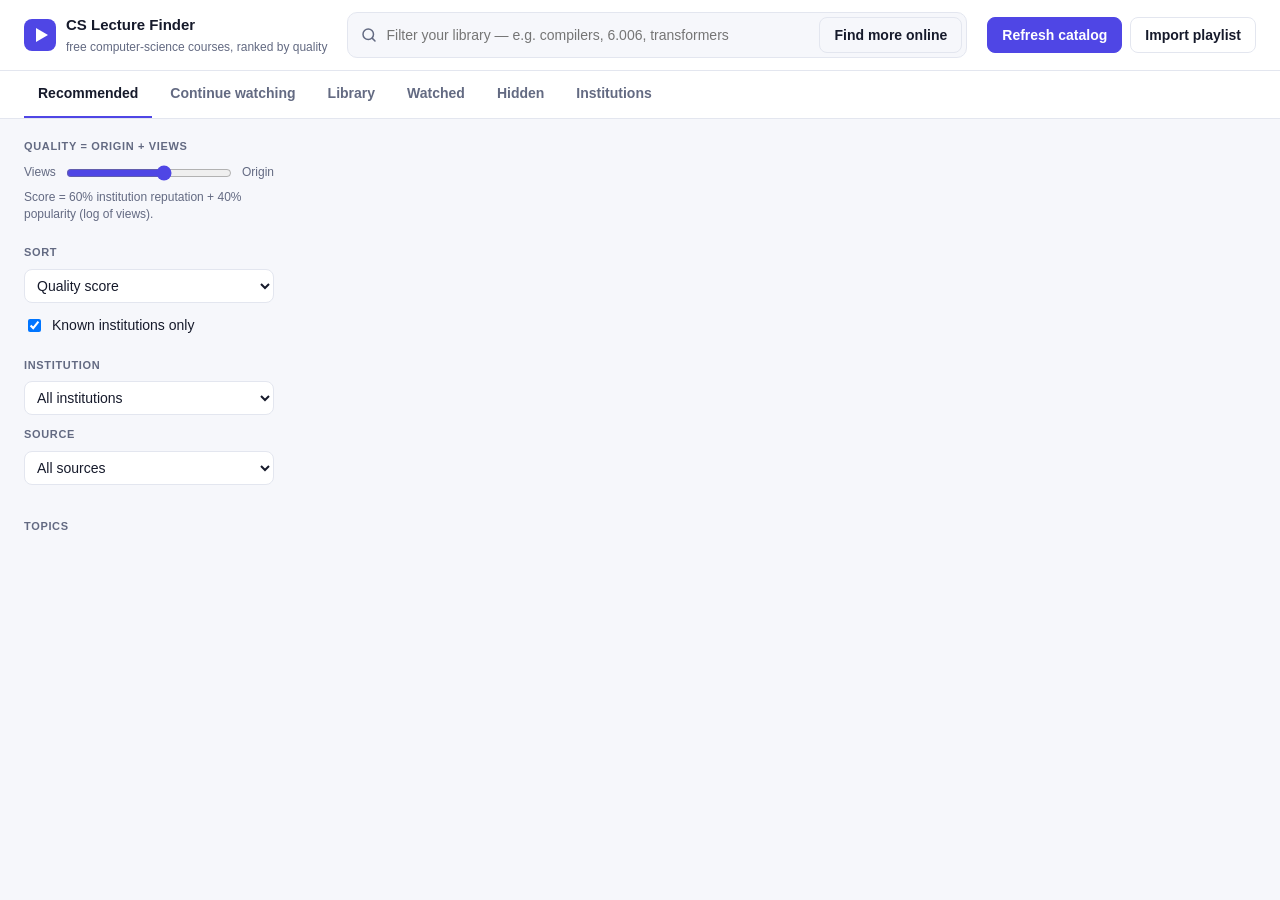
==== static/index.html @ f30299e4 "CS Lecture Finder: find, stream and track free CS lecture videos" ====
<!doctype html>
<html lang="en">
<head>
<meta charset="utf-8">
<meta name="viewport" content="width=device-width, initial-scale=1">
<meta name="referrer" content="strict-origin-when-cross-origin">
<title>CS Lecture Finder</title>
<link rel="stylesheet" href="style.css">
<link rel="icon" href="data:image/svg+xml,<svg xmlns='http://www.w3.org/2000/svg' viewBox='0 0 32 32'><rect width='32' height='32' rx='7' fill='%234f46e5'/><path d='M12 9l12 7-12 7z' fill='white'/></svg>">
</head>
<body>
<header class="top">
  <div class="brand">
    <span class="logo"><svg viewBox="0 0 32 32"><rect width="32" height="32" rx="8"/><path d="M12 9l12 7-12 7z"/></svg></span>
    <div><strong>CS Lecture Finder</strong><small>free computer-science courses, ranked by quality</small></div>
  </div>
  <form id="searchForm" class="search" autocomplete="off">
    <svg class="ico" viewBox="0 0 24 24"><circle cx="11" cy="11" r="7"/><path d="M20 20l-3.5-3.5"/></svg>
    <input id="q" type="search" placeholder="Filter your library — e.g. compilers, 6.006, transformers">
    <button type="button" id="webSearchBtn" class="btn ghost" title="Search YouTube & Internet Archive for this topic and add results">Find more online</button>
  </form>
  <div class="top-actions">
    <div id="jobPill" class="pill hidden"><span class="spinner"></span><span id="jobText"></span></div>
    <button id="crawlBtn" class="btn">Refresh catalog</button>
    <button id="importBtn" class="btn ghost">Import playlist</button>
  </div>
</header>

<nav class="tabs" id="tabs">
  <button data-view="recommended" class="active">Recommended</button>
  <button data-view="progress">Continue watching <span class="count" id="cProgress"></span></button>
  <button data-view="all">Library</button>
  <button data-view="watched">Watched <span class="count" id="cWatched"></span></button>
  <button data-view="hidden">Hidden <span class="count" id="cHidden"></span></button>
  <button data-view="institutions">Institutions</button>
  <button class="filters-btn" id="filtersBtn" type="button">Filters</button>
</nav>

<div class="layout" id="layout">
  <aside class="side" id="side">
    <section>
      <h4>Quality = origin + views</h4>
      <div class="weight">
        <span>Views</span>
        <input type="range" id="weight" min="0" max="100" step="5" value="60">
        <span>Origin</span>
      </div>
      <p class="hint" id="weightHint"></p>
    </section>
    <section>
      <h4>Sort</h4>
      <select id="sort">
        <option value="quality">Quality score</option>
        <option value="views">Most viewed</option>
        <option value="reputation">Institution reputation</option>
        <option value="recent">Recently discovered</option>
      </select>
      <label class="check"><input type="checkbox" id="known" checked> Known institutions only</label>
    </section>
    <section>
      <h4>Institution</h4>
      <select id="instSel"><option value="">All institutions</option></select>
      <h4>Source</h4>
      <select id="sourceSel">
        <option value="">All sources</option>
        <option value="youtube">YouTube</option>
        <option value="archive">Internet Archive</option>
      </select>
    </section>
    <section>
      <h4>Topics</h4>
      <div id="topicList" class="topics"></div>
    </section>
    <p class="hint" id="libStats"></p>
  </aside>

  <main id="main">
    <div id="banner" class="banner hidden"></div>
    <div id="grid" class="grid"></div>
    <div id="instTable" class="hidden"></div>
    <div class="more"><button id="moreBtn" class="btn ghost hidden">Show more</button></div>
  </main>
</div>

<!-- Player -->
<div id="player" class="modal hidden" role="dialog" aria-modal="true">
  <div class="modal-card">
    <button class="close" id="closePlayer" aria-label="Close">&times;</button>
    <div class="stage"><div id="stage"></div></div>
    <div class="player-info">
      <div class="pi-main">
        <h2 id="pTitle"></h2>
        <div class="meta" id="pMeta"></div>
        <div class="scorebox" id="pScore"></div>
        <p class="desc" id="pDesc"></p>
      </div>
      <div class="pi-actions">
        <button class="btn" id="pWatched"></button>
        <a class="btn ghost" id="pExternal" target="_blank" rel="noopener">Open on source</a>
        <button class="btn ghost" id="pHide">Not interested</button>
        <button class="btn ghost" id="pNext">Next recommended &rarr;</button>
      </div>
    </div>
    <div class="upnext"><h4>Up next</h4><div id="upnext"></div></div>
  </div>
</div>

<!-- Import dialog -->
<div id="importDlg" class="modal hidden">
  <form class="modal-card small" id="importForm">
    <button type="button" class="close" data-close>&times;</button>
    <h3>Import a YouTube playlist or channel</h3>
    <p class="hint">Paste the URL of a full course playlist (e.g. a university's lecture series). All its videos are added to your library and scored like everything else.</p>
    <input id="importUrl" type="url" placeholder="https://www.youtube.com/playlist?list=..." required>
    <div class="row"><button class="btn" type="submit">Import</button></div>
  </form>
</div>

<div id="toast" class="toast hidden"></div>
<script src="app.js"></script>
</body>
</html>
---- static/style.css ----
:root {
  --bg: #f6f7fb; --panel: #ffffff; --ink: #161a2b; --muted: #636a82; --line: #e3e6ef;
  --accent: #4f46e5; --accent-ink: #fff; --accent-soft: #eceafe; --good: #10915a; --warn: #b7791f;
  --shadow: 0 1px 2px rgba(20,24,40,.06), 0 4px 16px rgba(20,24,40,.06);
  --radius: 12px;
  color-scheme: light;
}
@media (prefers-color-scheme: dark) {
  :root {
    --bg: #0f1117; --panel: #181b24; --ink: #e8eaf2; --muted: #9aa1b8; --line: #2a2e3b;
    --accent: #8b83ff; --accent-ink: #0f1117; --accent-soft: #262447; --good: #3ccf8e; --warn: #f0b252;
    --shadow: 0 1px 2px rgba(0,0,0,.4), 0 6px 20px rgba(0,0,0,.3);
    color-scheme: dark;
  }
}
* { box-sizing: border-box; }
html, body { margin: 0; background: var(--bg); color: var(--ink);
  font: 14px/1.45 -apple-system, BlinkMacSystemFont, "Inter", "Segoe UI", Roboto, sans-serif; }
button, input, select { font: inherit; color: inherit; }
.hidden { display: none !important; }

/* header */
.top { position: sticky; top: 0; z-index: 20; display: flex; gap: 20px; align-items: center;
  padding: 12px 24px; background: color-mix(in srgb, var(--panel) 92%, transparent);
  backdrop-filter: blur(10px); border-bottom: 1px solid var(--line); }
.brand { display: flex; gap: 10px; align-items: center; min-width: 230px; }
.brand strong { display: block; font-size: 15px; }
.brand small { color: var(--muted); font-size: 12px; }
.logo svg { width: 32px; height: 32px; display: block; }
.logo rect { fill: var(--accent); } .logo path { fill: var(--accent-ink); }
.search { flex: 1; display: flex; align-items: center; gap: 8px; background: var(--bg);
  border: 1px solid var(--line); border-radius: 10px; padding: 4px 4px 4px 12px; max-width: 760px; }
.search:focus-within { border-color: var(--accent); }
.search input { flex: 1; min-width: 0; width: 0; border: 0; background: transparent; outline: none; padding: 6px 0; }
.ico { width: 18px; height: 18px; fill: none; stroke: var(--muted); stroke-width: 2; stroke-linecap: round; }
.top-actions { display: flex; gap: 8px; align-items: center; }

.btn { border: 1px solid var(--accent); background: var(--accent); color: var(--accent-ink);
  padding: 7px 14px; border-radius: 8px; cursor: pointer; font-weight: 600; white-space: nowrap;
  text-decoration: none; display: inline-flex; align-items: center; gap: 6px; }
.btn:hover { filter: brightness(1.08); }
.btn.ghost { background: transparent; color: var(--ink); border-color: var(--line); }
.btn.ghost:hover { border-color: var(--accent); color: var(--accent); }
.btn:disabled { opacity: .5; cursor: default; }

.pill { display: inline-flex; align-items: center; gap: 8px; padding: 6px 12px; border-radius: 999px;
  background: var(--accent-soft); color: var(--accent); font-size: 12px; font-weight: 600; max-width: 340px; }
.pill span:last-child { overflow: hidden; text-overflow: ellipsis; white-space: nowrap; }
.spinner { width: 12px; height: 12px; border-radius: 50%; border: 2px solid currentColor;
  border-right-color: transparent; animation: spin .8s linear infinite; flex: none; }
@keyframes spin { to { transform: rotate(360deg); } }

/* tabs */
.tabs { display: flex; gap: 4px; padding: 0 24px; border-bottom: 1px solid var(--line); background: var(--panel); overflow-x: auto; }
.tabs button { border: 0; background: none; padding: 12px 14px; cursor: pointer; color: var(--muted);
  font-weight: 600; border-bottom: 2px solid transparent; white-space: nowrap; }
.tabs button.active { color: var(--ink); border-bottom-color: var(--accent); }
.count { font-size: 11px; background: var(--line); color: var(--muted); padding: 1px 7px; border-radius: 999px; margin-left: 4px; }
.count:empty { display: none; }

/* layout */
.layout.wide { grid-template-columns: 1fr; }
.filters-btn { display: none; margin-left: auto; }
.layout { display: grid; grid-template-columns: 250px 1fr; gap: 24px; padding: 20px 24px 60px; }
.side section { margin-bottom: 22px; }
.side h4 { margin: 0 0 8px; font-size: 11px; text-transform: uppercase; letter-spacing: .06em; color: var(--muted); }
.side select { width: 100%; padding: 7px 8px; border-radius: 8px; border: 1px solid var(--line); background: var(--panel); margin-bottom: 12px; }
.check { display: flex; gap: 8px; align-items: center; cursor: pointer; }
.weight { display: flex; align-items: center; gap: 8px; font-size: 12px; color: var(--muted); }
.weight input { flex: 1; accent-color: var(--accent); }
.hint { color: var(--muted); font-size: 12px; margin: 6px 0 0; }
.topics { display: flex; flex-direction: column; gap: 2px; }
.topics button { display: flex; justify-content: space-between; border: 0; background: none; text-align: left;
  padding: 5px 8px; border-radius: 6px; cursor: pointer; color: var(--ink); }
.topics button:hover { background: var(--accent-soft); }
.topics button.active { background: var(--accent); color: var(--accent-ink); }
.topics button small { color: inherit; opacity: .6; }

.banner { background: var(--panel); border: 1px solid var(--line); border-radius: var(--radius);
  padding: 16px 18px; margin-bottom: 18px; box-shadow: var(--shadow); }
.banner h3 { margin: 0 0 4px; }
.banner p { margin: 0; color: var(--muted); }

/* grid */
.grid { display: grid; grid-template-columns: repeat(auto-fill, minmax(270px, 1fr)); gap: 18px; }
.card { background: var(--panel); border: 1px solid var(--line); border-radius: var(--radius); overflow: hidden;
  box-shadow: var(--shadow); display: flex; flex-direction: column; transition: transform .12s ease, border-color .12s; }
.card:hover { transform: translateY(-2px); border-color: color-mix(in srgb, var(--accent) 40%, var(--line)); }
.thumb { position: relative; aspect-ratio: 16/9; background: linear-gradient(135deg, var(--accent-soft), var(--line)); cursor: pointer; overflow: hidden; }
.thumb img { width: 100%; height: 100%; object-fit: cover; display: block; }
.thumb .ph { position: absolute; inset: 0; display: grid; place-items: center; color: var(--accent); font-weight: 700; font-size: 13px; padding: 12px; text-align: center; }
.thumb .dur { position: absolute; right: 8px; bottom: 8px; background: rgba(0,0,0,.78); color: #fff; font-size: 11px; font-weight: 600; padding: 2px 6px; border-radius: 4px; }
.thumb .src { position: absolute; left: 8px; top: 8px; background: rgba(0,0,0,.65); color: #fff; font-size: 10px; font-weight: 700; padding: 2px 6px; border-radius: 4px; letter-spacing: .03em; }
.thumb .prog { position: absolute; left: 0; bottom: 0; height: 3px; background: #ef4444; }
.thumb .done { position: absolute; inset: 0; background: rgba(0,0,0,.55); display: grid; place-items: center; color: #fff; font-weight: 700; }
.thumb .play { position: absolute; inset: 0; display: grid; place-items: center; opacity: 0; transition: opacity .15s; background: rgba(0,0,0,.25); }
.thumb:hover .play { opacity: 1; }
.play svg { width: 54px; height: 54px; }
.body { padding: 12px 14px 12px; display: flex; flex-direction: column; gap: 8px; flex: 1; }
.title { font-weight: 650; font-size: 14px; line-height: 1.35; cursor: pointer; display: -webkit-box; -webkit-line-clamp: 2; -webkit-box-orient: vertical; overflow: hidden; }
.title:hover { color: var(--accent); }
.sub { display: flex; gap: 6px; align-items: center; flex-wrap: wrap; color: var(--muted); font-size: 12px; }
.inst { background: var(--accent-soft); color: var(--accent); font-weight: 700; padding: 1px 7px; border-radius: 5px; font-size: 11px; }
.inst.unknown { background: var(--line); color: var(--muted); }
.foot { display: flex; align-items: center; justify-content: space-between; margin-top: auto; }
.q { display: flex; align-items: center; gap: 8px; font-size: 12px; color: var(--muted); }
.qbar { width: 70px; height: 6px; border-radius: 3px; background: var(--line); overflow: hidden; }
.qbar i { display: block; height: 100%; background: var(--accent); }
.q b { color: var(--ink); font-size: 13px; }
.acts { display: flex; gap: 2px; }
.icon-btn { border: 0; background: none; width: 30px; height: 30px; border-radius: 7px; cursor: pointer; display: grid; place-items: center; color: var(--muted); text-decoration: none; }
.icon-btn:hover { background: var(--accent-soft); color: var(--accent); }
.icon-btn.on { color: var(--good); }
.icon-btn svg { width: 17px; height: 17px; fill: none; stroke: currentColor; stroke-width: 2; stroke-linecap: round; stroke-linejoin: round; }
.chips { display: flex; gap: 4px; flex-wrap: wrap; }
.chip { font-size: 10.5px; color: var(--muted); border: 1px solid var(--line); padding: 0 6px; border-radius: 999px; }
.more { display: flex; justify-content: center; padding: 24px; }
.empty { grid-column: 1/-1; text-align: center; color: var(--muted); padding: 60px 20px; }

/* institutions table */
table.inst-t { width: 100%; border-collapse: collapse; background: var(--panel); border: 1px solid var(--line); border-radius: var(--radius); overflow: hidden; }
.inst-t th, .inst-t td { padding: 9px 12px; border-bottom: 1px solid var(--line); text-align: left; }
.inst-t th { font-size: 11px; text-transform: uppercase; letter-spacing: .05em; color: var(--muted); }
.inst-t input { width: 70px; padding: 4px 6px; border-radius: 6px; border: 1px solid var(--line); background: var(--bg); }
.inst-t code { font-size: 11px; color: var(--muted); }
.inst-t .mod { color: var(--warn); font-weight: 700; }

/* modal / player */
.modal { position: fixed; inset: 0; z-index: 50; background: rgba(6,8,15,.72); display: flex; align-items: flex-start; justify-content: center; padding: 4vh 16px; overflow-y: auto; }
.modal-card { position: relative; background: var(--panel); border-radius: 14px; width: min(1100px, 100%); box-shadow: 0 20px 60px rgba(0,0,0,.4); overflow: hidden; }
.modal-card.small { width: min(520px, 100%); padding: 22px; }
.modal-card.small input { width: 100%; padding: 9px 10px; border-radius: 8px; border: 1px solid var(--line); background: var(--bg); margin: 8px 0 14px; }
.modal-card .row { display: flex; justify-content: flex-end; }
.close { position: absolute; top: 8px; right: 10px; z-index: 3; width: 34px; height: 34px; border-radius: 50%; border: 0; background: rgba(0,0,0,.55); color: #fff; font-size: 22px; cursor: pointer; line-height: 1; }
.stage { background: #000; aspect-ratio: 16/9; position: relative; }
.stage > div, .stage iframe { position: absolute; inset: 0; width: 100%; height: 100%; border: 0; }
.fallback { position: absolute; inset: 0; display: grid; place-items: center; text-align: center; color: #fff; padding: 30px;
  background-size: cover; background-position: center; }
.fallback::before { content: ""; position: absolute; inset: 0; background: rgba(0,0,0,.72); }
.fallback > div { position: relative; max-width: 460px; }
.fallback h3 { margin: 0 0 8px; }
.fallback p { color: #ccd; margin: 0 0 16px; }
.fallback .row2 { display: flex; gap: 8px; justify-content: center; flex-wrap: wrap; }
.fallback .btn.ghost { color: #fff; border-color: rgba(255,255,255,.4); }
.player-info { display: flex; gap: 20px; padding: 18px 22px; border-bottom: 1px solid var(--line); }
.pi-main { flex: 1; min-width: 0; }
.pi-main h2 { margin: 0 0 6px; font-size: 19px; line-height: 1.3; }
.meta { color: var(--muted); display: flex; gap: 8px; flex-wrap: wrap; align-items: center; }
.desc { color: var(--muted); font-size: 13px; margin: 10px 0 0; max-height: 4.5em; overflow: hidden; }
.pi-actions { display: flex; flex-direction: column; gap: 8px; min-width: 190px; }
.pi-actions .btn { justify-content: center; }
.btn.watched { background: var(--good); border-color: var(--good); color: #fff; }
.scorebox { display: flex; gap: 16px; margin-top: 10px; font-size: 12px; color: var(--muted); flex-wrap: wrap; }
.scorebox b { color: var(--ink); font-size: 15px; }
.upnext { padding: 14px 22px 20px; }
.upnext h4 { margin: 0 0 10px; font-size: 11px; text-transform: uppercase; letter-spacing: .06em; color: var(--muted); }
#upnext { display: grid; grid-template-columns: repeat(auto-fill, minmax(200px, 1fr)); gap: 12px; }
.mini { display: flex; flex-direction: column; gap: 6px; cursor: pointer; }
.mini .thumb { border-radius: 8px; }
.mini span { font-size: 12.5px; font-weight: 600; display: -webkit-box; -webkit-line-clamp: 2; -webkit-box-orient: vertical; overflow: hidden; }
.mini small { color: var(--muted); font-size: 11px; }

.toast { position: fixed; bottom: 20px; left: 50%; transform: translateX(-50%); background: var(--ink); color: var(--panel); padding: 10px 16px; border-radius: 10px; z-index: 80; font-weight: 600; box-shadow: var(--shadow); }

@media (max-width: 900px) {
  .top { flex-wrap: wrap; padding: 10px 16px; }
  .brand { min-width: 0; }
  .search { order: 3; flex-basis: 100%; min-width: 0; }
  .layout { grid-template-columns: 1fr; padding: 16px; }
  .side { display: none; }
  .side.open { display: block; }
  .filters-btn { display: inline-block; }
  .search .btn { padding: 6px 10px; }
  .player-info { flex-direction: column; }
  .tabs { padding: 0 16px; }
}
.btn svg { width: 15px; height: 15px; fill: none; stroke: currentColor; stroke-width: 2; stroke-linecap: round; stroke-linejoin: round; flex: none; }
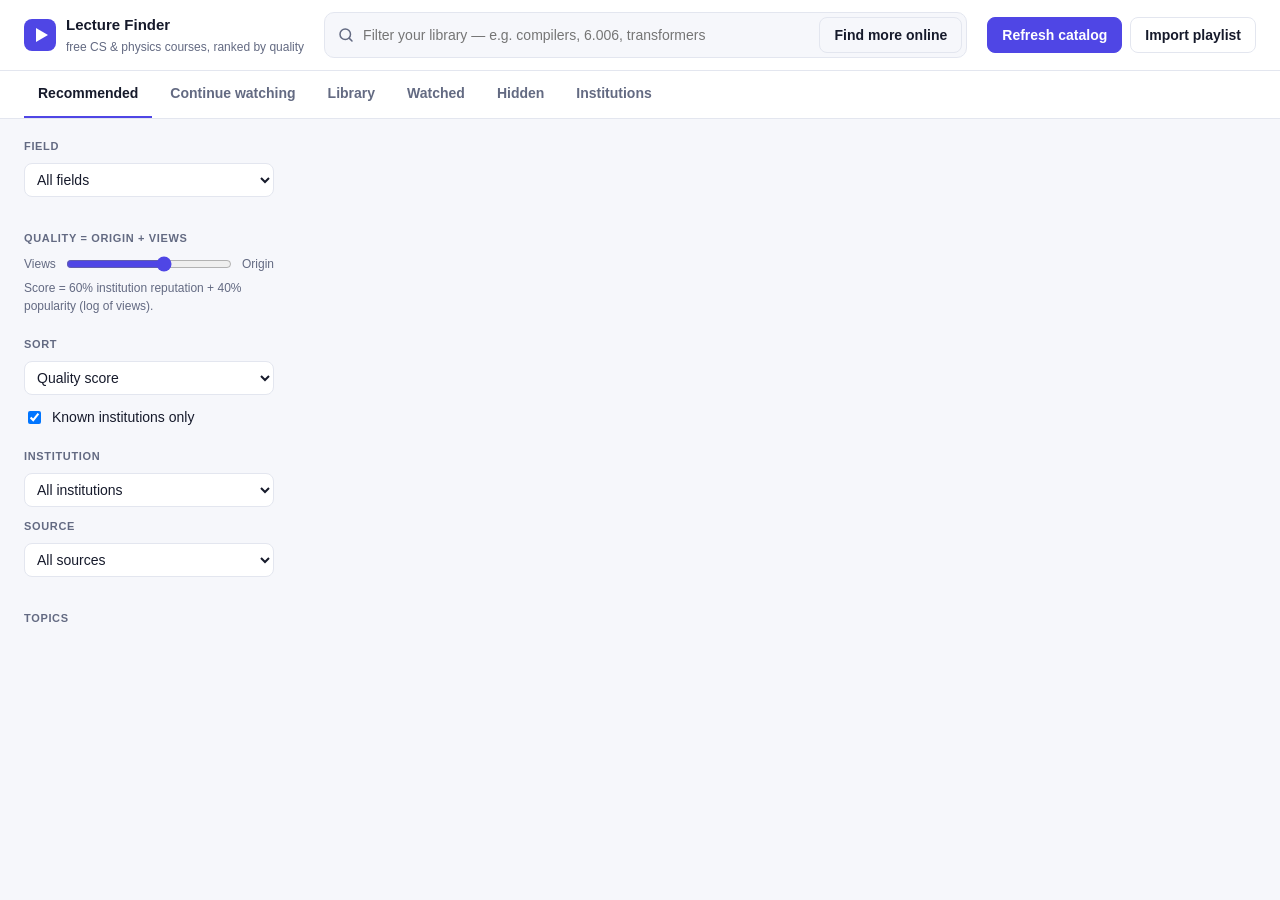
==== commit 7423f5d8: "Add physics catalog: topic rubrics, crawl queries, field filter, updated snapshot" ====
--- a/static/index.html
+++ b/static/index.html
@@ -12,7 +12,7 @@
 <header class="top">
   <div class="brand">
     <span class="logo"><svg viewBox="0 0 32 32"><rect width="32" height="32" rx="8"/><path d="M12 9l12 7-12 7z"/></svg></span>
-    <div><strong>CS Lecture Finder</strong><small>free computer-science courses, ranked by quality</small></div>
+    <div><strong>Lecture Finder</strong><small>free CS &amp; physics courses, ranked by quality</small></div>
   </div>
   <form id="searchForm" class="search" autocomplete="off">
     <svg class="ico" viewBox="0 0 24 24"><circle cx="11" cy="11" r="7"/><path d="M20 20l-3.5-3.5"/></svg>
@@ -38,6 +38,14 @@
 
 <div class="layout" id="layout">
   <aside class="side" id="side">
+    <section>
+      <h4>Field</h4>
+      <select id="fieldSel">
+        <option value="">All fields</option>
+        <option value="cs">Computer Science</option>
+        <option value="physics">Physics</option>
+      </select>
+    </section>
     <section>
       <h4>Quality = origin + views</h4>
       <div class="weight">
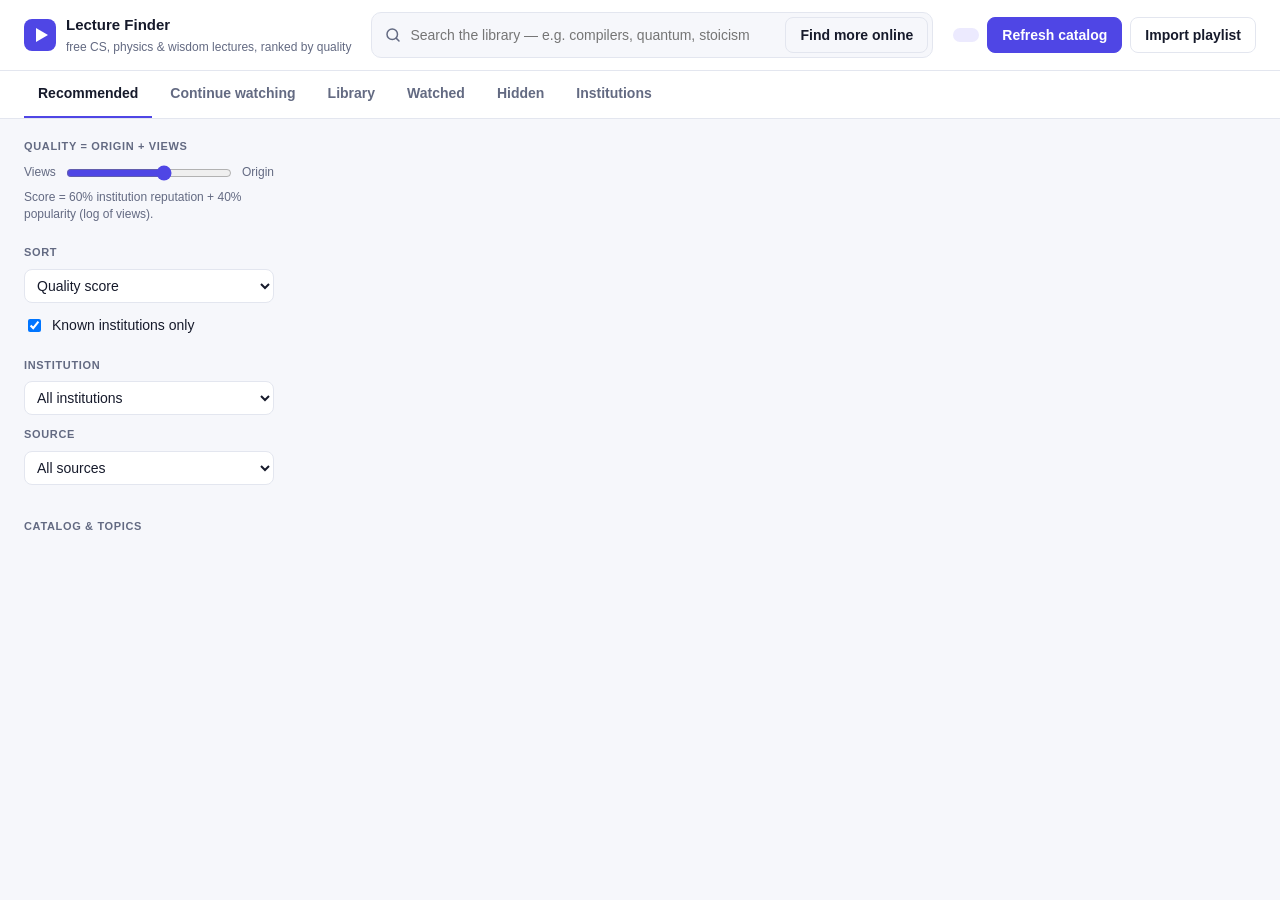
==== commit ca610bea: "Add physics and wisdom catalogs, collapsible catalog tree, design polish - Physics and Wisdom & Life" ====
--- a/static/index.html
+++ b/static/index.html
@@ -4,7 +4,7 @@
 <meta charset="utf-8">
 <meta name="viewport" content="width=device-width, initial-scale=1">
 <meta name="referrer" content="strict-origin-when-cross-origin">
-<title>CS Lecture Finder</title>
+<title>Lecture Finder</title>
 <link rel="stylesheet" href="style.css">
 <link rel="icon" href="data:image/svg+xml,<svg xmlns='http://www.w3.org/2000/svg' viewBox='0 0 32 32'><rect width='32' height='32' rx='7' fill='%234f46e5'/><path d='M12 9l12 7-12 7z' fill='white'/></svg>">
 </head>
@@ -12,14 +12,15 @@
 <header class="top">
   <div class="brand">
     <span class="logo"><svg viewBox="0 0 32 32"><rect width="32" height="32" rx="8"/><path d="M12 9l12 7-12 7z"/></svg></span>
-    <div><strong>Lecture Finder</strong><small>free CS &amp; physics courses, ranked by quality</small></div>
+    <div><strong>Lecture Finder</strong><small>free CS, physics &amp; wisdom lectures, ranked by quality</small></div>
   </div>
   <form id="searchForm" class="search" autocomplete="off">
     <svg class="ico" viewBox="0 0 24 24"><circle cx="11" cy="11" r="7"/><path d="M20 20l-3.5-3.5"/></svg>
-    <input id="q" type="search" placeholder="Filter your library — e.g. compilers, 6.006, transformers">
+    <input id="q" type="search" placeholder="Search the library — e.g. compilers, quantum, stoicism">
     <button type="button" id="webSearchBtn" class="btn ghost" title="Search YouTube & Internet Archive for this topic and add results">Find more online</button>
   </form>
   <div class="top-actions">
+    <button id="catalogBtn" class="pill" title="Switch catalog"></button>
     <div id="jobPill" class="pill hidden"><span class="spinner"></span><span id="jobText"></span></div>
     <button id="crawlBtn" class="btn">Refresh catalog</button>
     <button id="importBtn" class="btn ghost">Import playlist</button>
@@ -38,14 +39,6 @@
 
 <div class="layout" id="layout">
   <aside class="side" id="side">
-    <section>
-      <h4>Field</h4>
-      <select id="fieldSel">
-        <option value="">All fields</option>
-        <option value="cs">Computer Science</option>
-        <option value="physics">Physics</option>
-      </select>
-    </section>
     <section>
       <h4>Quality = origin + views</h4>
       <div class="weight">
@@ -76,7 +69,7 @@
       </select>
     </section>
     <section>
-      <h4>Topics</h4>
+      <h4>Catalog &amp; topics</h4>
       <div id="topicList" class="topics"></div>
     </section>
     <p class="hint" id="libStats"></p>
--- a/static/style.css
+++ b/static/style.css
@@ -2,7 +2,7 @@
   --bg: #f6f7fb; --panel: #ffffff; --ink: #161a2b; --muted: #636a82; --line: #e3e6ef;
   --accent: #4f46e5; --accent-ink: #fff; --accent-soft: #eceafe; --good: #10915a; --warn: #b7791f;
   --shadow: 0 1px 2px rgba(20,24,40,.06), 0 4px 16px rgba(20,24,40,.06);
-  --radius: 12px;
+  --radius: 12px; --radius-s: 8px; --radius-l: 16px;
   color-scheme: light;
 }
 @media (prefers-color-scheme: dark) {
@@ -36,7 +36,7 @@
 .top-actions { display: flex; gap: 8px; align-items: center; }
 
 .btn { border: 1px solid var(--accent); background: var(--accent); color: var(--accent-ink);
-  padding: 7px 14px; border-radius: 8px; cursor: pointer; font-weight: 600; white-space: nowrap;
+  padding: 7px 14px; border-radius: var(--radius-s); cursor: pointer; font-weight: 600; white-space: nowrap;
   text-decoration: none; display: inline-flex; align-items: center; gap: 6px; }
 .btn:hover { filter: brightness(1.08); }
 .btn.ghost { background: transparent; color: var(--ink); border-color: var(--line); }
@@ -44,7 +44,10 @@
 .btn:disabled { opacity: .5; cursor: default; }
 
 .pill { display: inline-flex; align-items: center; gap: 8px; padding: 6px 12px; border-radius: 999px;
-  background: var(--accent-soft); color: var(--accent); font-size: 12px; font-weight: 600; max-width: 340px; }
+  background: var(--accent-soft); color: var(--accent); font-size: 12px; font-weight: 600; max-width: 340px;
+  border: 1px solid transparent; }
+button.pill { cursor: pointer; font: inherit; font-size: 12px; font-weight: 700; }
+button.pill:hover { border-color: var(--accent); }
 .pill span:last-child { overflow: hidden; text-overflow: ellipsis; white-space: nowrap; }
 .spinner { width: 12px; height: 12px; border-radius: 50%; border: 2px solid currentColor;
   border-right-color: transparent; animation: spin .8s linear infinite; flex: none; }
@@ -75,6 +78,14 @@
 .topics button:hover { background: var(--accent-soft); }
 .topics button.active { background: var(--accent); color: var(--accent-ink); }
 .topics button small { color: inherit; opacity: .6; }
+.topics button.group { font-weight: 700; margin-top: 10px; }
+.topics button.sub { font-size: 13px; margin-left: 10px; padding-left: 12px;
+  border-left: 2px solid var(--line); border-radius: 0 var(--radius-s) var(--radius-s) 0; }
+.topics button.sub.active, .topics button.sub:hover { border-left-color: var(--accent); }
+
+/* catalog tree chevrons */
+.topics .tw { display: inline-block; width: 18px; color: var(--muted); }
+.topics button.active .tw { color: inherit; }
 
 .banner { background: var(--panel); border: 1px solid var(--line); border-radius: var(--radius);
   padding: 16px 18px; margin-bottom: 18px; box-shadow: var(--shadow); }
@@ -127,8 +138,9 @@
 
 /* modal / player */
 .modal { position: fixed; inset: 0; z-index: 50; background: rgba(6,8,15,.72); display: flex; align-items: flex-start; justify-content: center; padding: 4vh 16px; overflow-y: auto; }
-.modal-card { position: relative; background: var(--panel); border-radius: 14px; width: min(1100px, 100%); box-shadow: 0 20px 60px rgba(0,0,0,.4); overflow: hidden; }
+.modal-card { position: relative; background: var(--panel); border-radius: var(--radius-l); width: min(1100px, 100%); box-shadow: 0 20px 60px rgba(0,0,0,.4); overflow: hidden; }
 .modal-card.small { width: min(520px, 100%); padding: 22px; }
+.modal-card.small h3 { margin: 0 0 4px; }
 .modal-card.small input { width: 100%; padding: 9px 10px; border-radius: 8px; border: 1px solid var(--line); background: var(--bg); margin: 8px 0 14px; }
 .modal-card .row { display: flex; justify-content: flex-end; }
 .close { position: absolute; top: 8px; right: 10px; z-index: 3; width: 34px; height: 34px; border-radius: 50%; border: 0; background: rgba(0,0,0,.55); color: #fff; font-size: 22px; cursor: pointer; line-height: 1; }
@@ -162,6 +174,9 @@
 
 .toast { position: fixed; bottom: 20px; left: 50%; transform: translateX(-50%); background: var(--ink); color: var(--panel); padding: 10px 16px; border-radius: 10px; z-index: 80; font-weight: 600; box-shadow: var(--shadow); }
 
+@media (max-width: 900px), (max-height: 540px) {
+  .top { position: static; }
+}
 @media (max-width: 900px) {
   .top { flex-wrap: wrap; padding: 10px 16px; }
   .brand { min-width: 0; }
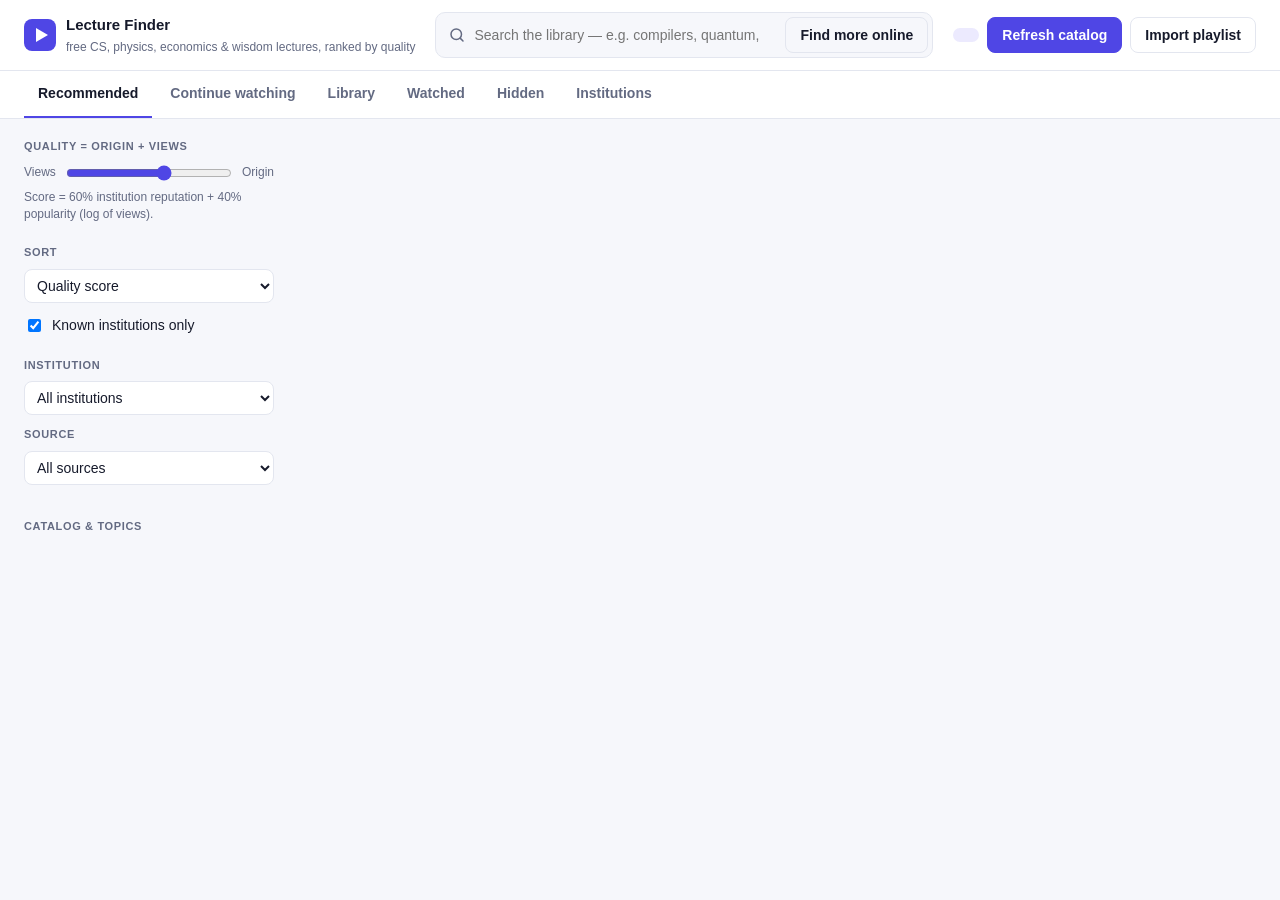
==== commit 6eaee397: "Add economics catalog - Economics field with seven topic rubrics and crawl queries - Wisdom topic Ec" ====
--- a/static/index.html
+++ b/static/index.html
@@ -12,7 +12,7 @@
 <header class="top">
   <div class="brand">
     <span class="logo"><svg viewBox="0 0 32 32"><rect width="32" height="32" rx="8"/><path d="M12 9l12 7-12 7z"/></svg></span>
-    <div><strong>Lecture Finder</strong><small>free CS, physics &amp; wisdom lectures, ranked by quality</small></div>
+    <div><strong>Lecture Finder</strong><small>free CS, physics, economics &amp; wisdom lectures, ranked by quality</small></div>
   </div>
   <form id="searchForm" class="search" autocomplete="off">
     <svg class="ico" viewBox="0 0 24 24"><circle cx="11" cy="11" r="7"/><path d="M20 20l-3.5-3.5"/></svg>
